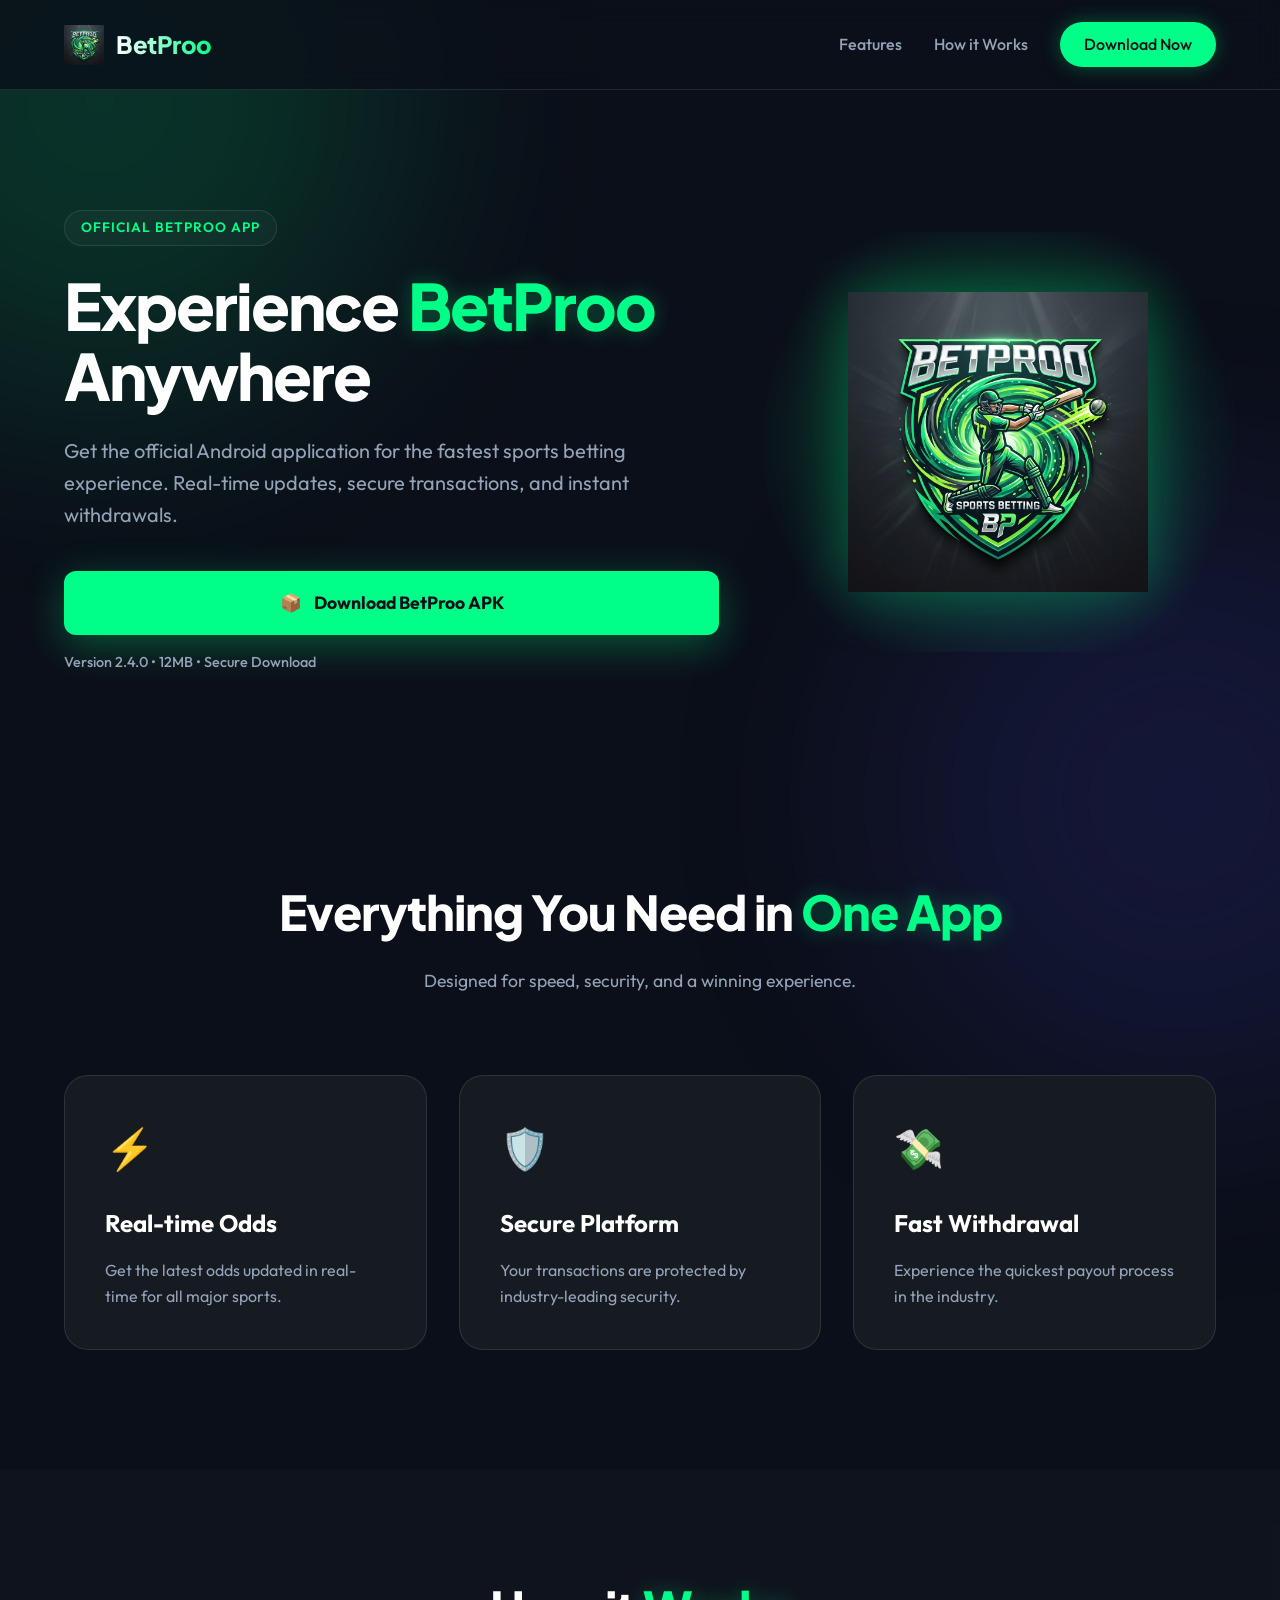
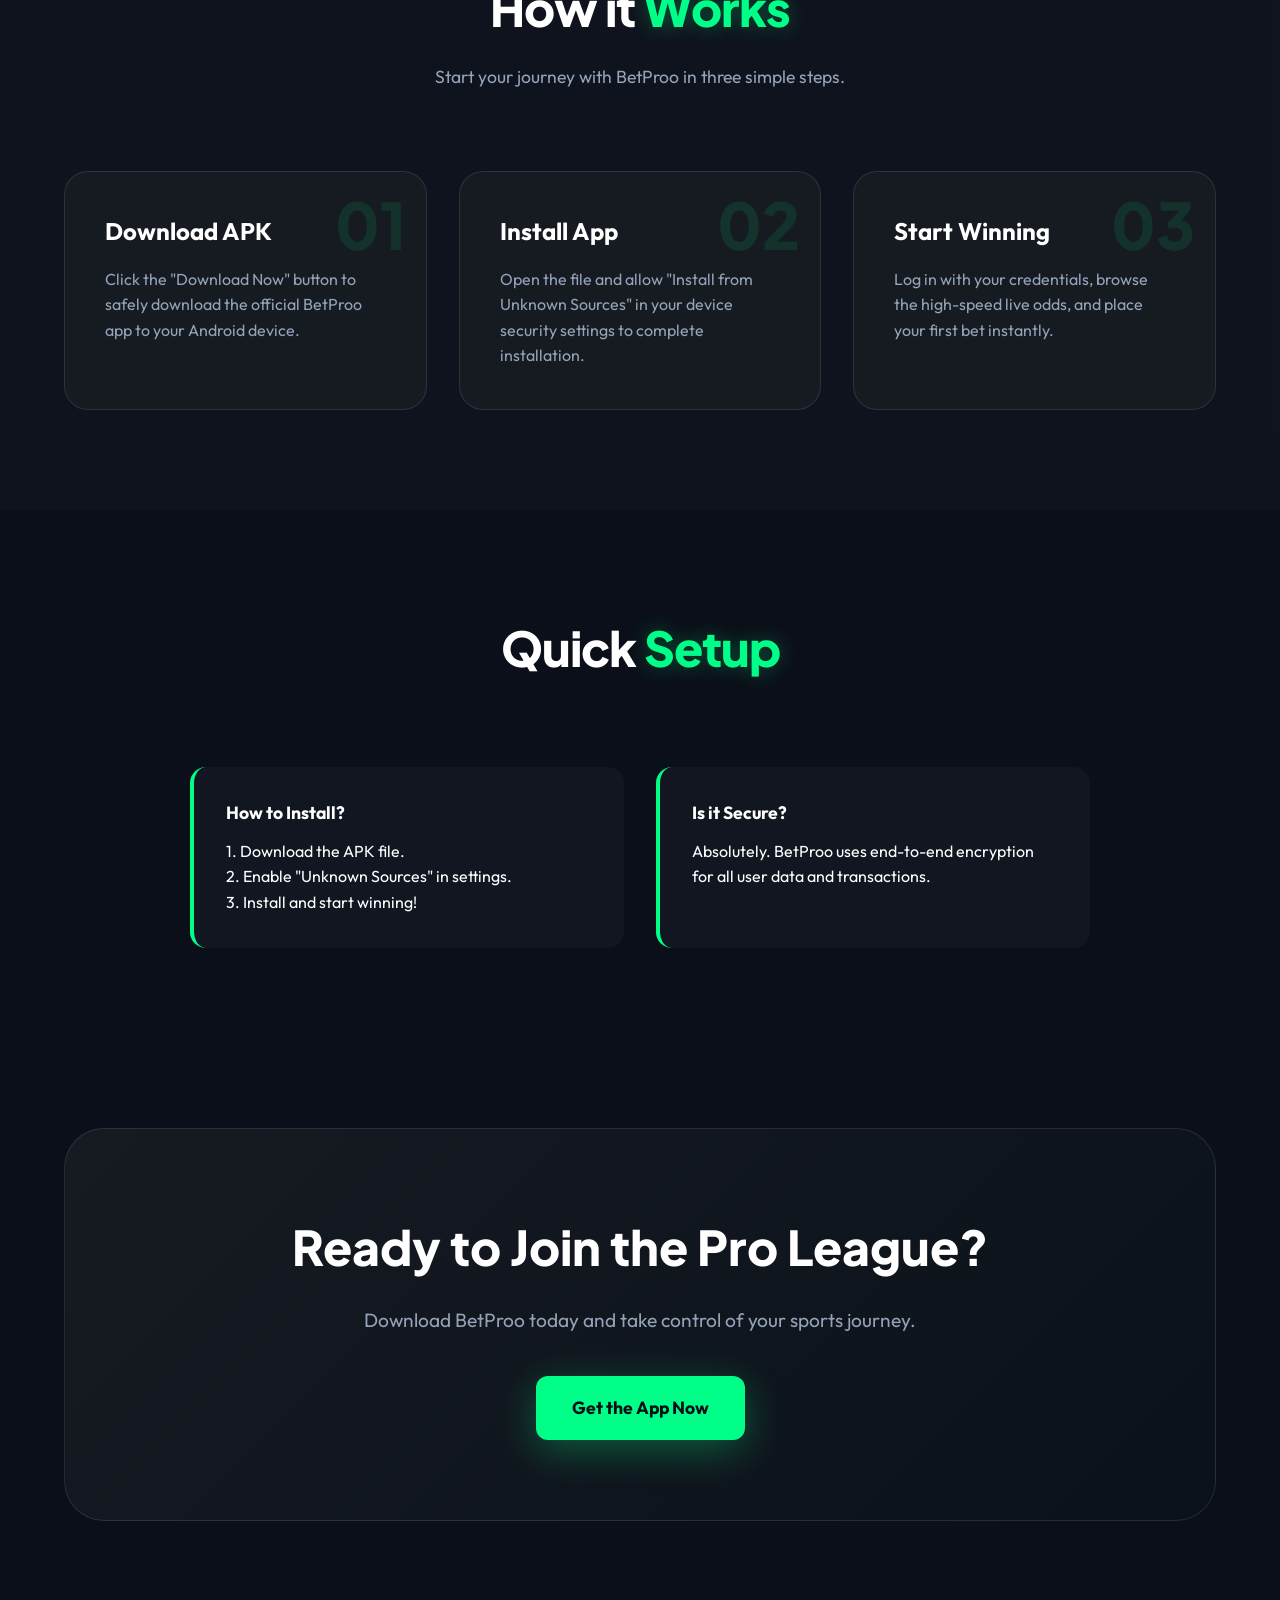
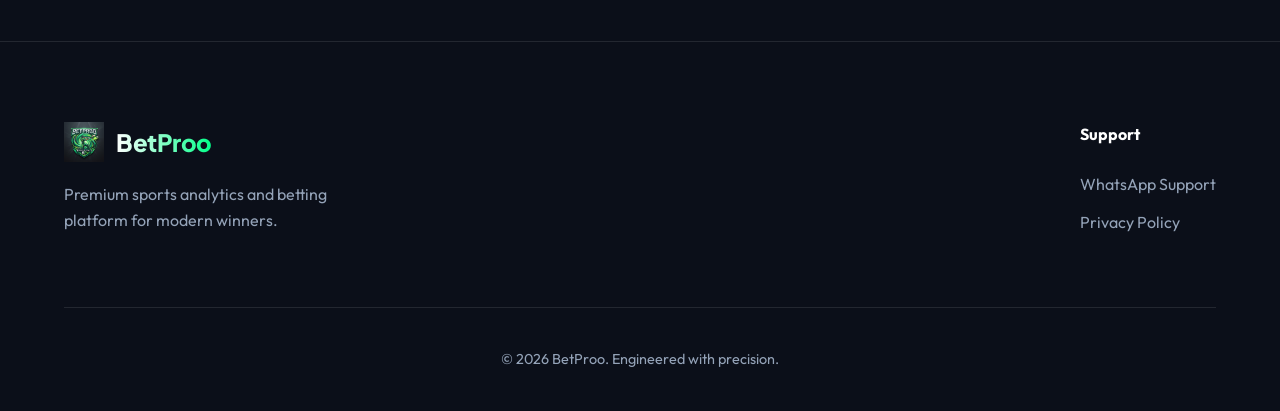
==== pub/index.html @ 4b1c5c04 "changes on web" ====
<!DOCTYPE html>
<html lang="en">
<head>
    <meta charset="UTF-8">
    <meta name="viewport" content="width=device-width, initial-scale=1.0">
    <title>BetProo | Premium Sports Analytics & Betting</title>
    <meta name="description" content="BetProo - The ultimate sports analytics and betting platform. Real-time odds, instant payouts, and a secure experience for Cricket, Football, and more.">
    <!-- Google Fonts -->
    <link rel="preconnect" href="https://fonts.googleapis.com">
    <link rel="preconnect" href="https://fonts.gstatic.com" crossorigin>
    <link href="https://fonts.googleapis.com/css2?family=Outfit:wght@300;400;600;800&family=Plus+Jakarta+Sans:wght@400;700&display=swap" rel="stylesheet">
    <link rel="stylesheet" href="styles.css">
    <!-- Favicon -->
    <link rel="icon" type="image/png" href="applogo.png">
</head>
<body>
    <!-- Background Elements -->
    <div class="glow-orb" id="orb-1"></div>
    <div class="glow-orb" id="orb-2"></div>

    <header class="navbar">
        <div class="container">
            <div class="logo">
                <img src="logo.png" alt="BetProo Logo" class="logo-img">
                <span class="logo-text">BetProo</span>
            </div>
            <nav class="nav-links">
                <a href="#features">Features</a>
                <a href="#how-it-works">How it Works</a>
                <a href="betproo-app.apk" class="nav-btn">Download Now</a>
            </nav>
        </div>
    </header>

    <main>
        <!-- Hero Section -->
        <section class="hero">
            <div class="container">
                <div class="hero-content">
                    <div class="badge fade-in">Official BetProo App</div>
                    <h1 class="fade-in">Experience <span class="accent">BetProo</span> Anywhere</h1>
                    <p class="hero-subtitle fade-in">Get the official Android application for the fastest sports betting experience. Real-time updates, secure transactions, and instant withdrawals.</p>
                    <div class="cta-group fade-in">
                        <a href="betproo-app.apk" class="btn btn-primary">
                            <span class="btn-icon">📦</span>
                            Download BetProo APK
                        </a>
                        <div class="btn-meta">Version 2.4.0 • 12MB • Secure Download</div>
                    </div>
                </div>
                <div class="hero-visual fade-in">
                    <div class="logo-display">
                        <img src="logo.png" alt="BetProo Logo" class="main-logo-glow">
                        <div class="mockup-glow"></div>
                    </div>
                </div>
            </div>
        </section>

        <!-- Features -->
        <section id="features" class="features">
            <div class="container">
                <div class="section-header">
                    <h2>Everything You Need in <span class="accent">One App</span></h2>
                    <p>Designed for speed, security, and a winning experience.</p>
                </div>
                <div class="features-grid">
                    <div class="feature-card">
                        <div class="feature-icon">⚡</div>
                        <h3>Real-time Odds</h3>
                        <p>Get the latest odds updated in real-time for all major sports.</p>
                    </div>
                    <div class="feature-card">
                        <div class="feature-icon">🛡️</div>
                        <h3>Secure Platform</h3>
                        <p>Your transactions are protected by industry-leading security.</p>
                    </div>
                    <div class="feature-card">
                        <div class="feature-icon">💸</div>
                        <h3>Fast Withdrawal</h3>
                        <p>Experience the quickest payout process in the industry.</p>
                    </div>
                </div>
            </div>
        </section>

        <!-- How it Works -->
        <section id="how-it-works" class="how-it-works">
            <div class="container">
                <div class="section-header">
                    <h2>How it <span class="accent">Works</span></h2>
                    <p>Start your journey with BetProo in three simple steps.</p>
                </div>
                <div class="steps-grid">
                    <div class="step-card">
                        <div class="step-num">01</div>
                        <h3>Download APK</h3>
                        <p>Click the "Download Now" button to safely download the official BetProo app to your Android device.</p>
                    </div>
                    <div class="step-card">
                        <div class="step-num">02</div>
                        <h3>Install App</h3>
                        <p>Open the file and allow "Install from Unknown Sources" in your device security settings to complete installation.</p>
                    </div>
                    <div class="step-card">
                        <div class="step-num">03</div>
                        <h3>Start Winning</h3>
                        <p>Log in with your credentials, browse the high-speed live odds, and place your first bet instantly.</p>
                    </div>
                </div>
            </div>
        </section>

        <!-- FAQ -->
        <section class="faq">
            <div class="container">
                <div class="section-header">
                    <h2>Quick <span class="accent">Setup</span></h2>
                </div>
                <div class="faq-grid">
                    <div class="faq-card">
                        <h4>How to Install?</h4>
                        <p>1. Download the APK file.<br>2. Enable "Unknown Sources" in settings.<br>3. Install and start winning!</p>
                    </div>
                    <div class="faq-card">
                        <h4>Is it Secure?</h4>
                        <p>Absolutely. BetProo uses end-to-end encryption for all user data and transactions.</p>
                    </div>
                </div>
            </div>
        </section>

        <!-- Final CTA -->
        <section class="cta-final">
            <div class="container">
                <div class="cta-box">
                    <h2>Ready to Join the Pro League?</h2>
                    <p>Download BetProo today and take control of your sports journey.</p>
                    <a href="betproo-app.apk" class="btn btn-primary">Get the App Now</a>
                </div>
            </div>
        </section>
    </main>

    <footer>
        <div class="container">
            <div class="footer-content">
                <div class="footer-brand">
                    <div class="logo">
                        <img src="logo.png" alt="BetProo" class="logo-img">
                        <span class="logo-text">BetProo</span>
                    </div>
                    <p>Premium sports analytics and betting platform for modern winners.</p>
                </div>
                <div class="footer-links">
                    <h4>Support</h4>
                    <a href="https://wa.me/923203591620">WhatsApp Support</a>
                    <a href="privacypolicy.html">Privacy Policy</a>
                </div>
            </div>
            <div class="footer-bottom">
                &copy; 2026 BetProo. Engineered with precision.
            </div>
        </div>
    </footer>

    <script>
        // Intersection Observer for fade-in animations
        const observerOptions = {
            threshold: 0.1
        };

        const observer = new IntersectionObserver((entries) => {
            entries.forEach(entry => {
                if (entry.isIntersecting) {
                    entry.target.classList.add('visible');
                }
            });
        }, observerOptions);

        document.querySelectorAll('.fade-in, section, .feature-card, .faq-card').forEach(el => {
            el.classList.add('reveal-on-scroll');
            observer.observe(el);
        });
    </script>
</body>
</html>
---- pub/styles.css ----
/* BetProo Modern Design System */
:root {
    --bg-dark: #0B0F19;
    --bg-card: #161B22;
    --accent: #00FF88;
    --accent-glow: rgba(0, 255, 136, 0.3);
    --text-primary: #FFFFFF;
    --text-secondary: #94A3B8;
    --glass: rgba(255, 255, 255, 0.03);
    --glass-border: rgba(255, 255, 255, 0.1);
    --font-main: 'Outfit', sans-serif;
    --font-heading: 'Plus Jakarta Sans', sans-serif;
}

* {
    margin: 0;
    padding: 0;
    box-sizing: border-box;
}

html {
    scroll-behavior: smooth;
    overflow-x: hidden;
}

body {
    background-color: var(--bg-dark);
    color: var(--text-primary);
    font-family: var(--font-main);
    line-height: 1.6;
    overflow-x: hidden;
}

/* Background Glow Orbs */
.glow-orb {
    position: fixed;
    width: 600px;
    height: 600px;
    border-radius: 50%;
    filter: blur(120px);
    z-index: -1;
    opacity: 0.15;
}

#orb-1 {
    top: -200px;
    left: -200px;
    background: var(--accent);
}

#orb-2 {
    bottom: -200px;
    right: -200px;
    background: #4F46E5;
}

.container {
    width: 100%;
    max-width: 1200px;
    margin: 0 auto;
    padding: 0 24px;
}

/* Navbar */
.navbar {
    height: 90px;
    display: flex;
    align-items: center;
    position: sticky;
    top: 0;
    z-index: 1000;
    background: rgba(11, 15, 25, 0.8);
    backdrop-filter: blur(12px);
    border-bottom: 1px solid var(--glass-border);
}

.navbar .container {
    display: flex;
    justify-content: space-between;
    align-items: center;
}

.logo {
    display: flex;
    align-items: center;
    gap: 12px;
}

.logo-img {
    width: 40px;
    height: 40px;
}

.logo-text {
    font-family: var(--font-heading);
    font-size: 1.5rem;
    font-weight: 800;
    letter-spacing: -0.5px;
    background: linear-gradient(to right, #fff, var(--accent));
    -webkit-background-clip: text;
    -webkit-text-fill-color: transparent;
}

.nav-links {
    display: flex;
    align-items: center;
    gap: 32px;
}

.nav-links a {
    color: var(--text-secondary);
    text-decoration: none;
    font-weight: 500;
    transition: all 0.3s;
}

.nav-links a:hover {
    color: var(--accent);
}

.nav-btn {
    background: var(--accent);
    color: var(--bg-dark) !important;
    padding: 10px 24px;
    border-radius: 50px;
    font-weight: 700;
    box-shadow: 0 0 20px var(--accent-glow);
}

.nav-btn:hover {
    transform: translateY(-2px);
    box-shadow: 0 0 30px var(--accent-glow);
}

/* Hero Section */
.hero {
    padding: 120px 0 80px;
    position: relative;
}

.hero .container {
    display: grid;
    grid-template-columns: 1.2fr 0.8fr;
    gap: 60px;
    align-items: center;
}

.badge {
    display: inline-block;
    padding: 6px 16px;
    background: var(--glass);
    border: 1px solid var(--glass-border);
    border-radius: 50px;
    font-size: 0.85rem;
    font-weight: 600;
    color: var(--accent);
    margin-bottom: 24px;
    text-transform: uppercase;
    letter-spacing: 1px;
}

h1 {
    font-family: var(--font-heading);
    font-size: 4rem;
    line-height: 1.1;
    font-weight: 800;
    margin-bottom: 24px;
    letter-spacing: -2px;
}

.accent {
    color: var(--accent);
    text-shadow: 0 0 20px var(--accent-glow);
}

.hero-subtitle {
    font-size: 1.25rem;
    color: var(--text-secondary);
    margin-bottom: 40px;
    max-width: 600px;
}

.cta-group {
    display: flex;
    flex-direction: column;
    gap: 16px;
}

.btn {
    display: inline-flex;
    align-items: center;
    justify-content: center;
    gap: 12px;
    padding: 18px 36px;
    border-radius: 12px;
    font-size: 1.1rem;
    font-weight: 700;
    text-decoration: none;
    transition: all 0.3s;
    cursor: pointer;
}

.btn-primary {
    background: var(--accent);
    color: var(--bg-dark);
    box-shadow: 0 10px 40px var(--accent-glow);
}

.btn-primary:hover {
    transform: translateY(-4px);
    box-shadow: 0 20px 50px var(--accent-glow);
}

.btn-meta {
    font-size: 0.9rem;
    color: var(--text-secondary);
    font-weight: 500;
}

.logo-display {
    position: relative;
    max-width: 400px;
    margin: 0 auto;
    display: flex;
    justify-content: center;
    align-items: center;
}

.main-logo-glow {
    width: 100%;
    max-width: 300px;
    filter: drop-shadow(0 0 30px var(--accent-glow));
    animation: floating 3s ease-in-out infinite;
}

@keyframes floating {
    0%, 100% { transform: translateY(0); }
    50% { transform: translateY(-20px); }
}

.mockup-glow {
    position: absolute;
    top: 50%;
    left: 50%;
    transform: translate(-50%, -50%);
    width: 140%;
    height: 140%;
    background: radial-gradient(circle, var(--accent-glow) 0%, transparent 70%);
    z-index: -1;
    pointer-events: none;
}

/* Features Section */
.features {
    padding: 120px 0;
}

.section-header {
    text-align: center;
    margin-bottom: 80px;
}

.section-header h2 {
    font-family: var(--font-heading);
    font-size: 3rem;
    font-weight: 800;
    margin-bottom: 16px;
    letter-spacing: -1px;
}

.section-header p {
    color: var(--text-secondary);
    font-size: 1.1rem;
    max-width: 600px;
    margin: 0 auto;
}

.features-grid {
    display: grid;
    grid-template-columns: repeat(auto-fit, minmax(250px, 1fr));
    gap: 32px;
}

.feature-card {
    background: var(--bg-card);
    padding: 40px;
    border-radius: 24px;
    border: 1px solid var(--glass-border);
    transition: all 0.3s;
    position: relative;
    overflow: hidden;
}

.feature-card:hover {
    transform: translateY(-8px);
    border-color: var(--accent);
    box-shadow: 0 20px 40px rgba(0,0,0,0.3);
}

.feature-icon {
    font-size: 2.5rem;
    margin-bottom: 24px;
}

.feature-card h3 {
    font-size: 1.5rem;
    margin-bottom: 16px;
}

.feature-card p {
    color: var(--text-secondary);
}

/* How it Works */
.how-it-works {
    padding: 100px 0;
    background: rgba(255, 255, 255, 0.02);
}

.steps-grid {
    display: grid;
    grid-template-columns: repeat(auto-fit, minmax(280px, 1fr));
    gap: 32px;
}

.step-card {
    background: var(--bg-card);
    padding: 40px;
    border-radius: 24px;
    border: 1px solid var(--glass-border);
    transition: all 0.3s;
    position: relative;
    overflow: hidden;
}

.step-card:hover {
    transform: translateY(-8px);
    border-color: var(--accent);
}

.step-num {
    font-family: var(--font-heading);
    font-size: 4rem;
    font-weight: 800;
    color: var(--accent);
    opacity: 0.1;
    position: absolute;
    top: 20px;
    right: 20px;
    line-height: 1;
}

.step-card h3 {
    font-size: 1.5rem;
    margin-bottom: 16px;
    position: relative;
    z-index: 1;
}

.step-card p {
    color: var(--text-secondary);
    position: relative;
    z-index: 1;
}

/* FAQ */
.faq {
    padding: 100px 0;
}

.faq-grid {
    display: grid;
    grid-template-columns: 1fr 1fr;
    gap: 32px;
    max-width: 900px;
    margin: 0 auto;
}

.faq-card {
    background: var(--glass);
    padding: 32px;
    border-radius: 16px;
    border-left: 4px solid var(--accent);
}

.faq-card h4 {
    margin-bottom: 12px;
    font-size: 1.1rem;
}

/* Final CTA */
.cta-final {
    padding: 80px 0 120px;
}

.cta-box {
    background: linear-gradient(135deg, #161B22 0%, #0B111A 100%);
    padding: 80px 40px;
    border-radius: 40px;
    text-align: center;
    border: 1px solid var(--glass-border);
    position: relative;
    overflow: hidden;
}

.cta-box h2 {
    font-family: var(--font-heading);
    font-size: 3rem;
    margin-bottom: 20px;
    font-weight: 800;
}

.cta-box p {
    font-size: 1.2rem;
    color: var(--text-secondary);
    margin-bottom: 40px;
}

/* Footer */
footer {
    padding: 80px 0 40px;
    border-top: 1px solid var(--glass-border);
}

.footer-content {
    display: flex;
    justify-content: space-between;
    margin-bottom: 60px;
}

.footer-brand {
    max-width: 300px;
}

.footer-brand .logo {
    margin-bottom: 20px;
}

.footer-brand p {
    color: var(--text-secondary);
}

.footer-links h4 {
    margin-bottom: 24px;
    font-size: 1rem;
}

.footer-links a {
    display: block;
    color: var(--text-secondary);
    text-decoration: none;
    margin-bottom: 12px;
    transition: 0.3s;
}

.footer-links a:hover {
    color: var(--accent);
}

.footer-bottom {
    text-align: center;
    color: var(--text-secondary);
    font-size: 0.9rem;
    padding-top: 40px;
    border-top: 1px solid var(--glass-border);
}

/* Animations */
.reveal-on-scroll {
    opacity: 0;
    transform: translateY(30px);
    transition: all 0.8s cubic-bezier(0.2, 0.8, 0.2, 1);
}

.reveal-on-scroll.visible {
    opacity: 1;
    transform: translateY(0);
}

/* Responsive */
@media (max-width: 1024px) {
    h1 { font-size: 3rem; }
    .hero .container { grid-template-columns: 1fr; text-align: center; }
    .hero-subtitle { margin-left: auto; margin-right: auto; }
    .cta-group { align-items: center; }
    .hero-visual { order: -1; }
}

@media (max-width: 768px) {
    .navbar .container { flex-direction: column; height: auto; padding: 20px; gap: 20px; }
    .nav-links { display: none; }
    .nav-btn { display: block; }
    .stat-value { font-size: 2rem; }
    .section-header h2 { font-size: 2.2rem; }
    .faq-grid { grid-template-columns: 1fr; }
    .stats-grid { grid-template-columns: 1fr; gap: 30px; }
    .screenshot-track img { height: 350px; }
}
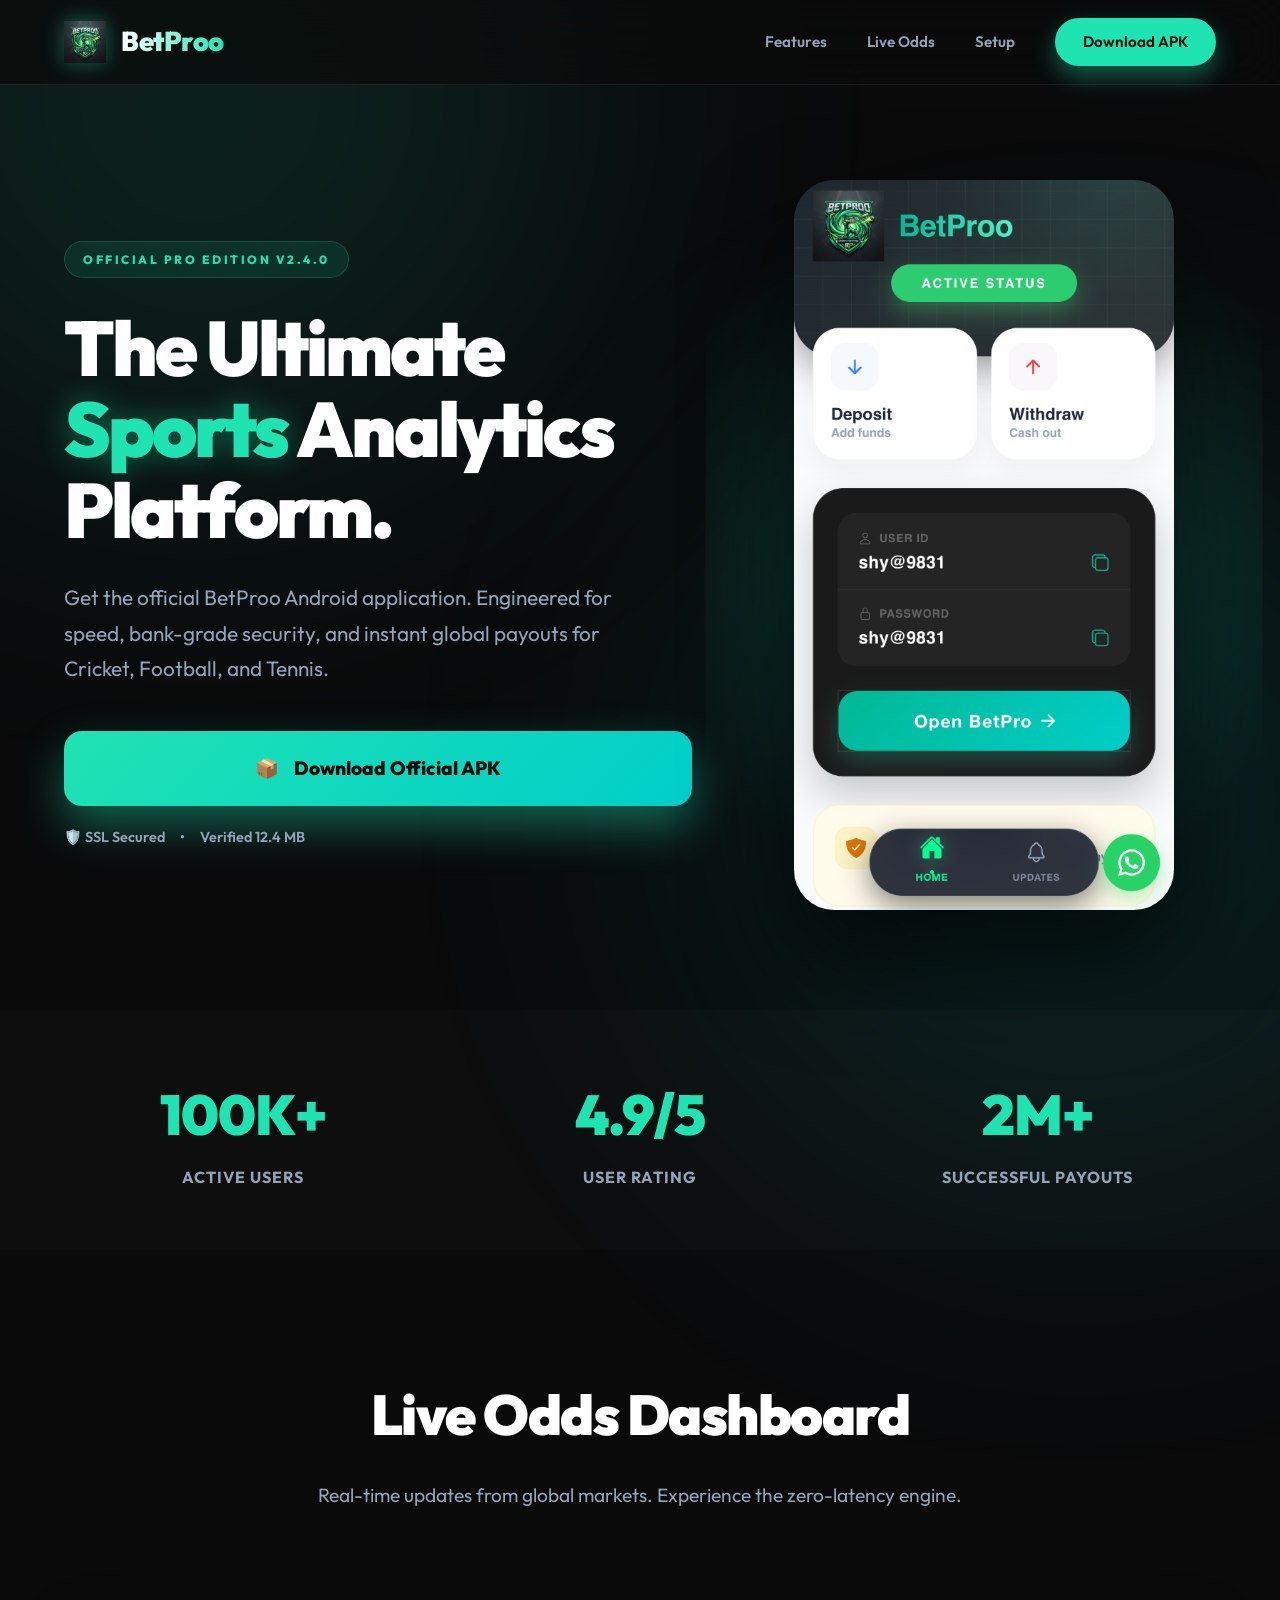
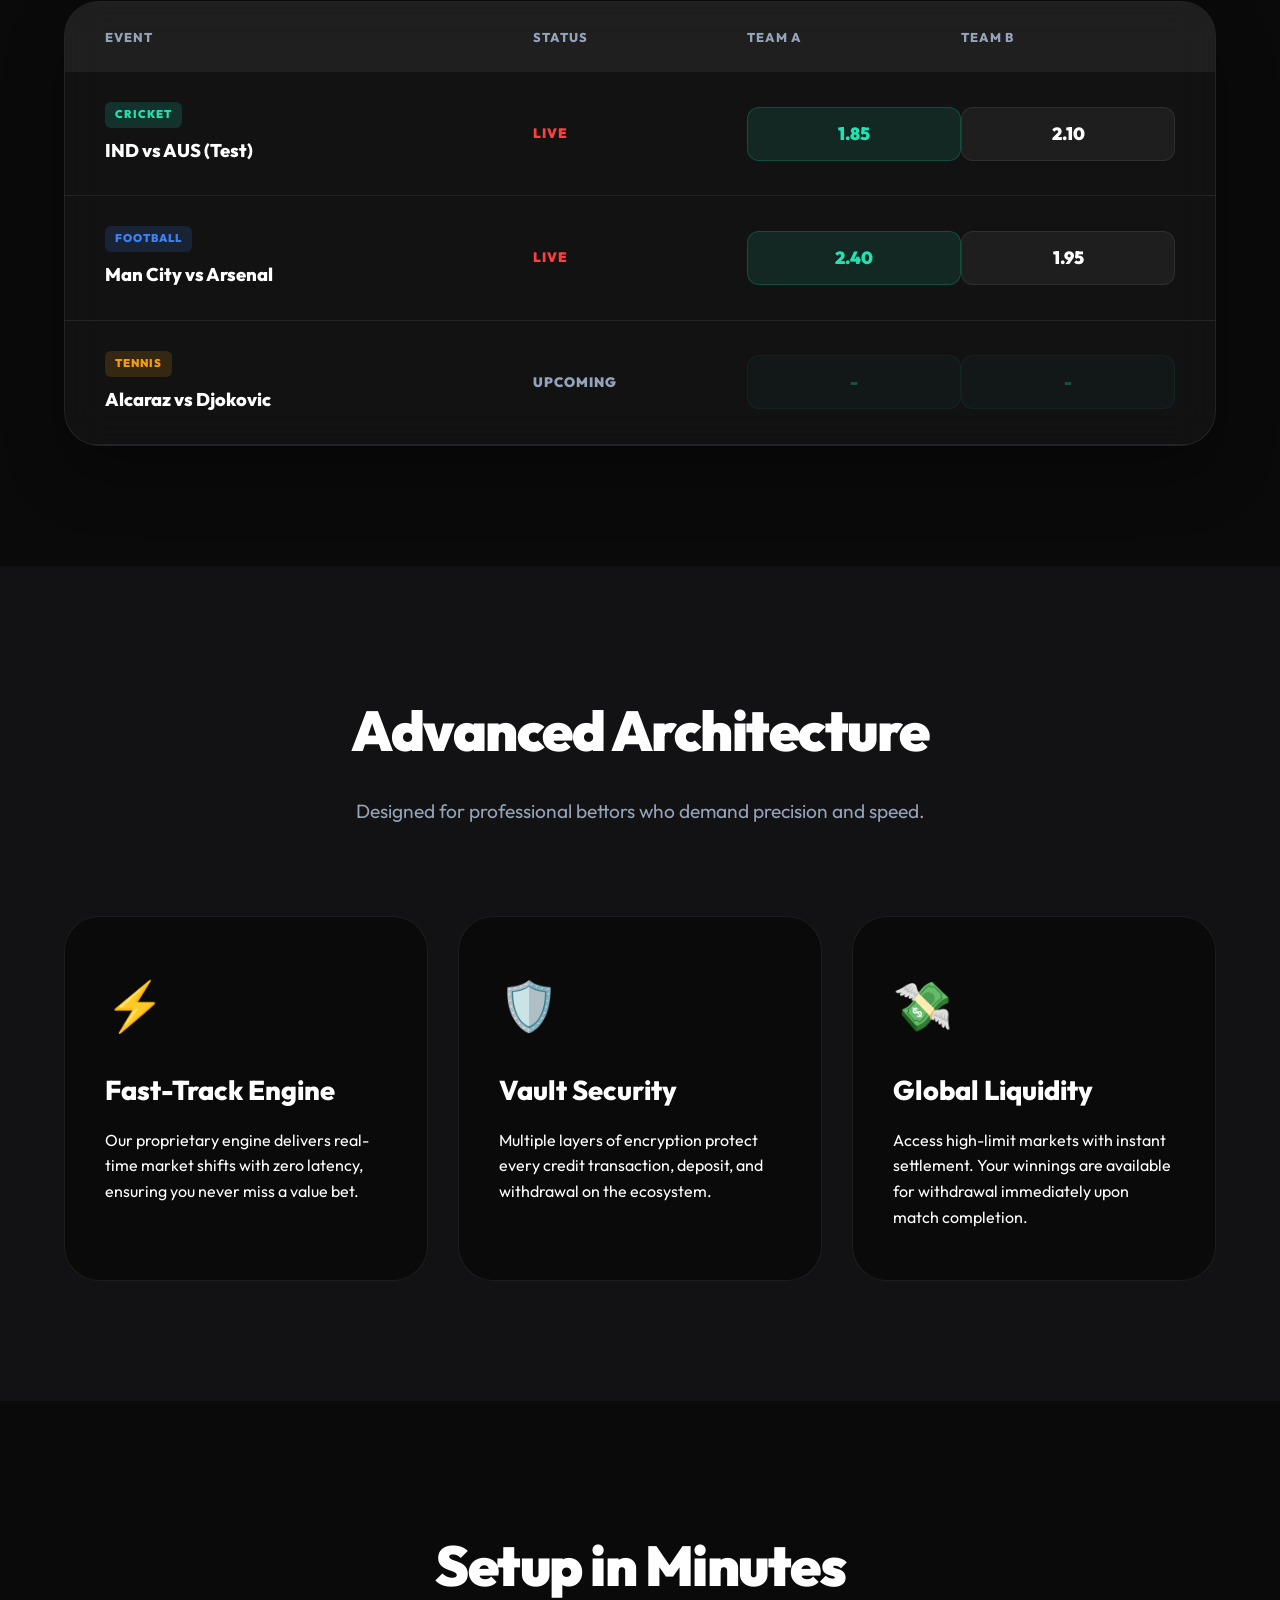
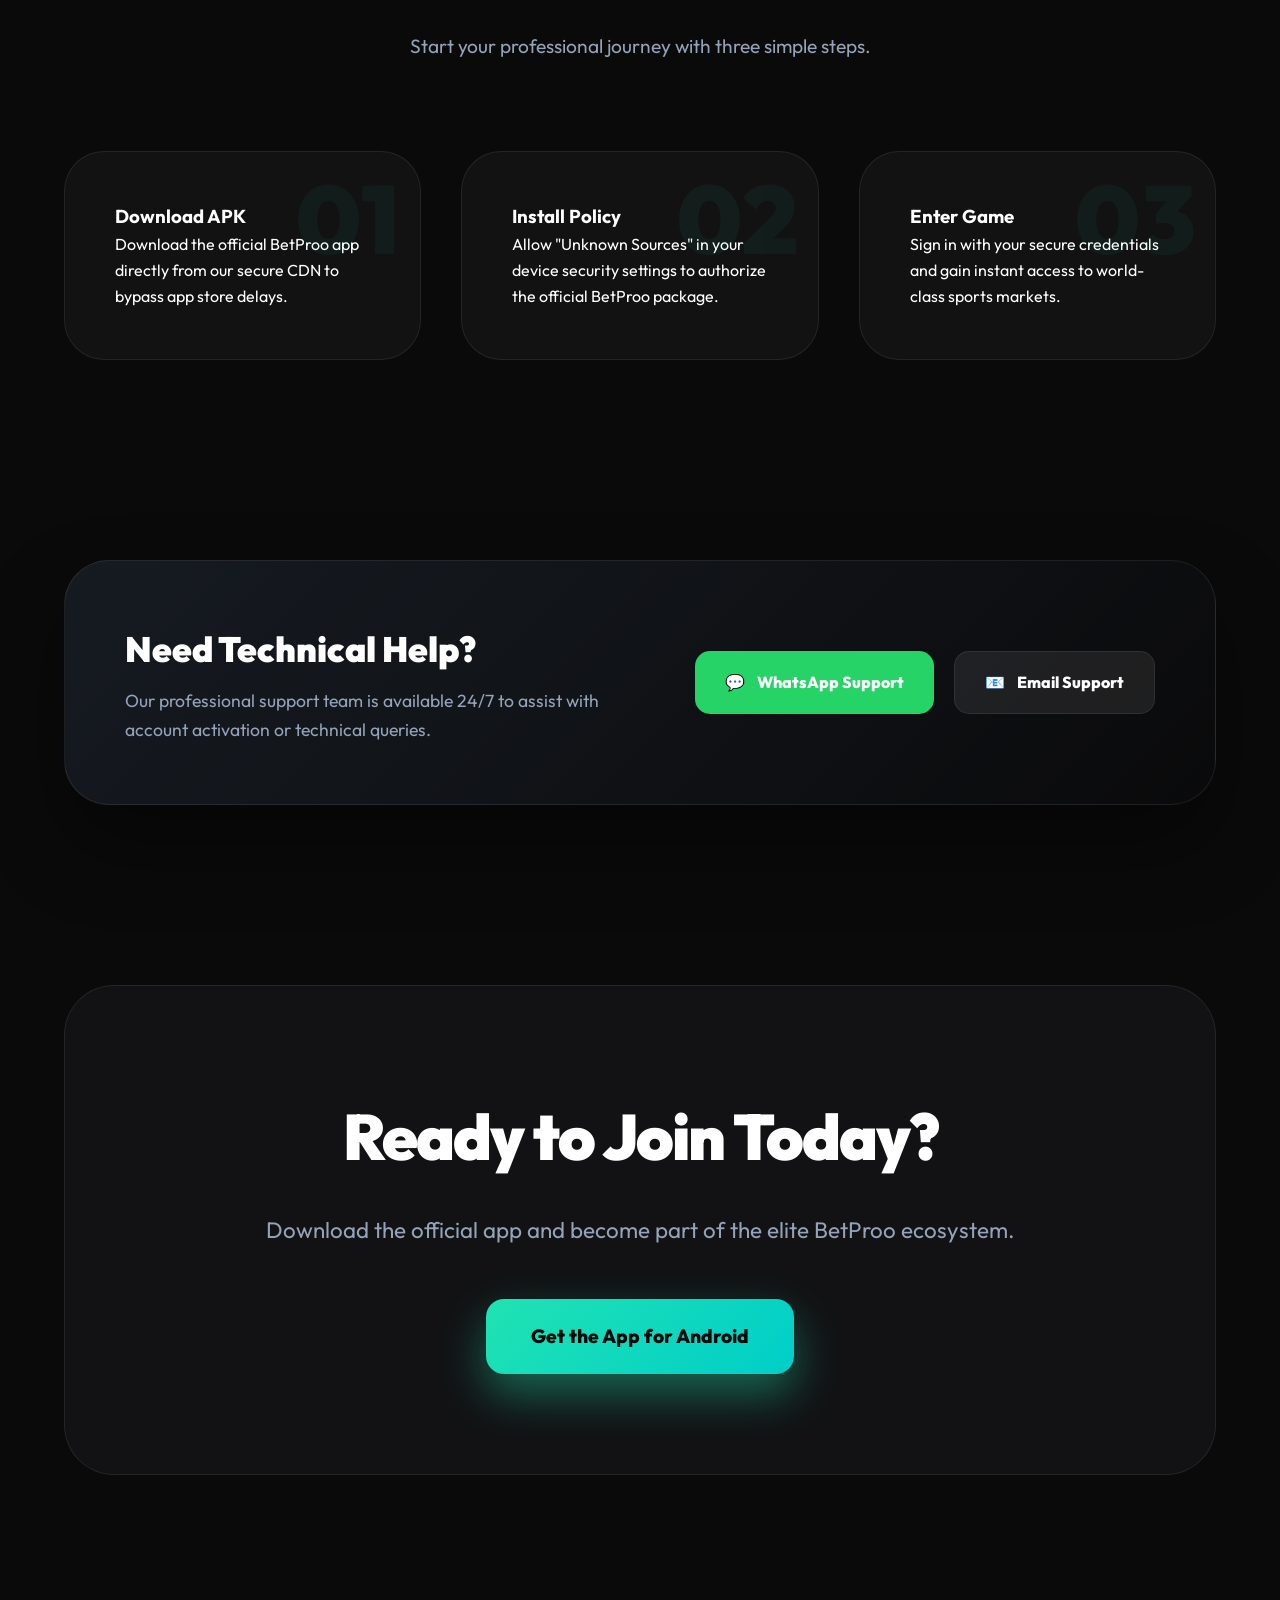
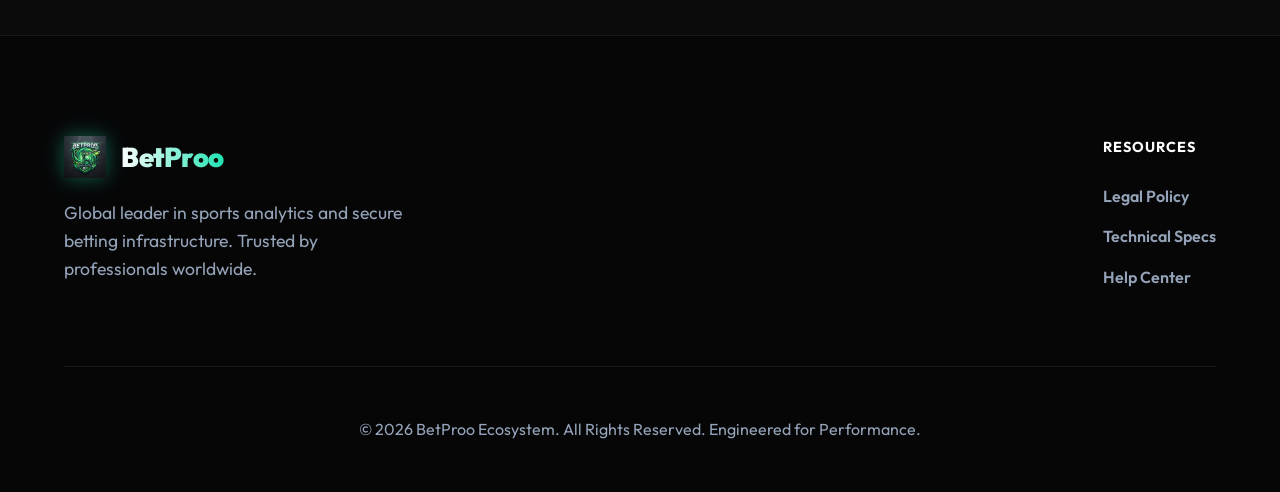
==== commit 725d6682: "changes done on website lock" ====
--- a/pub/index.html
+++ b/pub/index.html
@@ -3,31 +3,28 @@
 <head>
     <meta charset="UTF-8">
     <meta name="viewport" content="width=device-width, initial-scale=1.0">
-    <title>BetProo | Premium Sports Analytics & Betting</title>
+    <title>BetProo | Official Premium Sports Analytics</title>
     <meta name="description" content="BetProo - The ultimate sports analytics and betting platform. Real-time odds, instant payouts, and a secure experience for Cricket, Football, and more.">
-    <!-- Google Fonts -->
-    <link rel="preconnect" href="https://fonts.googleapis.com">
-    <link rel="preconnect" href="https://fonts.gstatic.com" crossorigin>
-    <link href="https://fonts.googleapis.com/css2?family=Outfit:wght@300;400;600;800&family=Plus+Jakarta+Sans:wght@400;700&display=swap" rel="stylesheet">
-    <link rel="stylesheet" href="styles.css">
     <!-- Favicon -->
     <link rel="icon" type="image/png" href="applogo.png">
+    <link rel="stylesheet" href="styles.css">
 </head>
 <body>
     <!-- Background Elements -->
-    <div class="glow-orb" id="orb-1"></div>
-    <div class="glow-orb" id="orb-2"></div>
-
-    <header class="navbar">
+    <div class="orb" id="orb-1"></div>
+    <div class="orb" id="orb-2"></div>
+
+    <header class="navbar" id="navbar">
         <div class="container">
-            <div class="logo">
+            <a href="#" class="logo">
                 <img src="logo.png" alt="BetProo Logo" class="logo-img">
                 <span class="logo-text">BetProo</span>
-            </div>
+            </a>
             <nav class="nav-links">
                 <a href="#features">Features</a>
-                <a href="#how-it-works">How it Works</a>
-                <a href="betproo-app.apk" class="nav-btn">Download Now</a>
+                <a href="#live-markets">Live Odds</a>
+                <a href="#how-it-works">Setup</a>
+                <a href="betproo-app.apk" class="nav-btn">Download APK</a>
             </nav>
         </div>
     </header>
@@ -37,21 +34,93 @@
         <section class="hero">
             <div class="container">
                 <div class="hero-content">
-                    <div class="badge fade-in">Official BetProo App</div>
-                    <h1 class="fade-in">Experience <span class="accent">BetProo</span> Anywhere</h1>
-                    <p class="hero-subtitle fade-in">Get the official Android application for the fastest sports betting experience. Real-time updates, secure transactions, and instant withdrawals.</p>
-                    <div class="cta-group fade-in">
+                    <div class="badge reveal-on-scroll">Official Pro Edition v2.4.0</div>
+                    <h1 class="reveal-on-scroll">The Ultimate <span class="accent">Sports</span> Analytics Platform.</h1>
+                    <p class="hero-subtitle reveal-on-scroll">Get the official BetProo Android application. Engineered for speed, bank-grade security, and instant global payouts for Cricket, Football, and Tennis.</p>
+                    
+                    <div class="cta-group reveal-on-scroll">
                         <a href="betproo-app.apk" class="btn btn-primary">
-                            <span class="btn-icon">📦</span>
-                            Download BetProo APK
+                            <span>📦</span>
+                            Download Official APK
                         </a>
-                        <div class="btn-meta">Version 2.4.0 • 12MB • Secure Download</div>
-                    </div>
-                </div>
-                <div class="hero-visual fade-in">
-                    <div class="logo-display">
-                        <img src="logo.png" alt="BetProo Logo" class="main-logo-glow">
-                        <div class="mockup-glow"></div>
+                        <div class="btn-meta">
+                            <span>🛡️ SSL Secured</span>
+                            <span>•</span>
+                            <span>Verified 12.4 MB</span>
+                        </div>
+                    </div>
+                </div>
+
+                <div class="hero-visual reveal-on-scroll">
+                    <div class="mockup-wrapper">
+                        <img src="app-mockup.png" alt="BetProo App Preview" class="main-mockup">
+                        <div class="mockup-glow-effect"></div>
+                    </div>
+                </div>
+            </div>
+        </section>
+
+        <!-- Trust Stats -->
+        <section class="trust-stats">
+            <div class="container">
+                <div class="stats-grid">
+                    <div class="stat-item reveal-on-scroll">
+                        <span class="stat-value">100K+</span>
+                        <span class="stat-label">Active Users</span>
+                    </div>
+                    <div class="stat-item reveal-on-scroll">
+                        <span class="stat-value">4.9/5</span>
+                        <span class="stat-label">User Rating</span>
+                    </div>
+                    <div class="stat-item reveal-on-scroll">
+                        <span class="stat-value">2M+</span>
+                        <span class="stat-label">Successful Payouts</span>
+                    </div>
+                </div>
+            </div>
+        </section>
+
+        <!-- Live Markets Preview -->
+        <section id="live-markets" class="live-markets">
+            <div class="container">
+                <div class="section-header reveal-on-scroll">
+                    <h2>Live <span class="accent">Odds</span> Dashboard</h2>
+                    <p>Real-time updates from global markets. Experience the zero-latency engine.</p>
+                </div>
+
+                <div class="market-table-glass reveal-on-scroll">
+                    <div class="table-header">
+                        <span>Event</span>
+                        <span>Status</span>
+                        <span>Team A</span>
+                        <span>Team B</span>
+                    </div>
+                    <div class="market-row">
+                        <div class="event-info">
+                            <span class="sport-tag cricket">Cricket</span>
+                            <span class="match-name">IND vs AUS (Test)</span>
+                        </div>
+                        <div class="match-status live">LIVE</div>
+                        <div class="odds-btn">1.85</div>
+                        <div class="odds-btn secondary">2.10</div>
+                    </div>
+                    <div class="market-row">
+                        <div class="event-info">
+                            <span class="sport-tag football">Football</span>
+                            <span class="match-name">Man City vs Arsenal</span>
+                        </div>
+                        <div class="match-status live">LIVE</div>
+                        <div class="odds-btn">2.40</div>
+                        <div class="odds-btn secondary">1.95</div>
+                    </div>
+                    <div class="market-row">
+                        <div class="event-info">
+                            <span class="sport-tag tennis">Tennis</span>
+                            <span class="match-name">Alcaraz vs Djokovic</span>
+                        </div>
+                        <div class="match-status upcoming">UPCOMING</div>
+                        <div class="odds-btn disabled">-</div>
+                        <div class="odds-btn disabled">-</div>
                     </div>
                 </div>
             </div>
@@ -60,25 +129,28 @@
         <!-- Features -->
         <section id="features" class="features">
             <div class="container">
-                <div class="section-header">
-                    <h2>Everything You Need in <span class="accent">One App</span></h2>
-                    <p>Designed for speed, security, and a winning experience.</p>
-                </div>
+                <div class="section-header reveal-on-scroll">
+                    <h2>Advanced <span class="accent">Architecture</span></h2>
+                    <p>Designed for professional bettors who demand precision and speed.</p>
+                </div>
+                
                 <div class="features-grid">
-                    <div class="feature-card">
-                        <div class="feature-icon">⚡</div>
-                        <h3>Real-time Odds</h3>
-                        <p>Get the latest odds updated in real-time for all major sports.</p>
-                    </div>
-                    <div class="feature-card">
-                        <div class="feature-icon">🛡️</div>
-                        <h3>Secure Platform</h3>
-                        <p>Your transactions are protected by industry-leading security.</p>
-                    </div>
-                    <div class="feature-card">
-                        <div class="feature-icon">💸</div>
-                        <h3>Fast Withdrawal</h3>
-                        <p>Experience the quickest payout process in the industry.</p>
+                    <div class="feature-card reveal-on-scroll">
+                        <div class="feature-icon text-accent">⚡</div>
+                        <h3>Fast-Track Engine</h3>
+                        <p>Our proprietary engine delivers real-time market shifts with zero latency, ensuring you never miss a value bet.</p>
+                    </div>
+                    
+                    <div class="feature-card reveal-on-scroll">
+                        <div class="feature-icon text-accent">🛡️</div>
+                        <h3>Vault Security</h3>
+                        <p>Multiple layers of encryption protect every credit transaction, deposit, and withdrawal on the ecosystem.</p>
+                    </div>
+                    
+                    <div class="feature-card reveal-on-scroll">
+                        <div class="feature-icon text-accent">💸</div>
+                        <h3>Global Liquidity</h3>
+                        <p>Access high-limit markets with instant settlement. Your winnings are available for withdrawal immediately upon match completion.</p>
                     </div>
                 </div>
             </div>
@@ -87,44 +159,48 @@
         <!-- How it Works -->
         <section id="how-it-works" class="how-it-works">
             <div class="container">
-                <div class="section-header">
-                    <h2>How it <span class="accent">Works</span></h2>
-                    <p>Start your journey with BetProo in three simple steps.</p>
-                </div>
+                <div class="section-header reveal-on-scroll">
+                    <h2>Setup in <span class="accent">Minutes</span></h2>
+                    <p>Start your professional journey with three simple steps.</p>
+                </div>
+
                 <div class="steps-grid">
-                    <div class="step-card">
+                    <div class="step-card reveal-on-scroll">
                         <div class="step-num">01</div>
                         <h3>Download APK</h3>
-                        <p>Click the "Download Now" button to safely download the official BetProo app to your Android device.</p>
-                    </div>
-                    <div class="step-card">
+                        <p>Download the official BetProo app directly from our secure CDN to bypass app store delays.</p>
+                    </div>
+                    
+                    <div class="step-card reveal-on-scroll">
                         <div class="step-num">02</div>
-                        <h3>Install App</h3>
-                        <p>Open the file and allow "Install from Unknown Sources" in your device security settings to complete installation.</p>
-                    </div>
-                    <div class="step-card">
+                        <h3>Install Policy</h3>
+                        <p>Allow "Unknown Sources" in your device security settings to authorize the official BetProo package.</p>
+                    </div>
+                    
+                    <div class="step-card reveal-on-scroll">
                         <div class="step-num">03</div>
-                        <h3>Start Winning</h3>
-                        <p>Log in with your credentials, browse the high-speed live odds, and place your first bet instantly.</p>
-                    </div>
-                </div>
-            </div>
-        </section>
-
-        <!-- FAQ -->
-        <section class="faq">
-            <div class="container">
-                <div class="section-header">
-                    <h2>Quick <span class="accent">Setup</span></h2>
-                </div>
-                <div class="faq-grid">
-                    <div class="faq-card">
-                        <h4>How to Install?</h4>
-                        <p>1. Download the APK file.<br>2. Enable "Unknown Sources" in settings.<br>3. Install and start winning!</p>
-                    </div>
-                    <div class="faq-card">
-                        <h4>Is it Secure?</h4>
-                        <p>Absolutely. BetProo uses end-to-end encryption for all user data and transactions.</p>
+                        <h3>Enter Game</h3>
+                        <p>Sign in with your secure credentials and gain instant access to world-class sports markets.</p>
+                    </div>
+                </div>
+            </div>
+        </section>
+
+        <!-- Contact Support -->
+        <section class="contact-support">
+            <div class="container">
+                <div class="support-box reveal-on-scroll">
+                    <div class="support-content">
+                        <h3>Need Technical Help?</h3>
+                        <p>Our professional support team is available 24/7 to assist with account activation or technical queries.</p>
+                    </div>
+                    <div class="support-actions">
+                        <a href="https://wa.me/923203591620" class="support-btn whatsapp">
+                            <span>💬</span> WhatsApp Support
+                        </a>
+                        <a href="mailto:support@betproo.com" class="support-btn email">
+                            <span>📧</span> Email Support
+                        </a>
                     </div>
                 </div>
             </div>
@@ -133,10 +209,10 @@
         <!-- Final CTA -->
         <section class="cta-final">
             <div class="container">
-                <div class="cta-box">
-                    <h2>Ready to Join the Pro League?</h2>
-                    <p>Download BetProo today and take control of your sports journey.</p>
-                    <a href="betproo-app.apk" class="btn btn-primary">Get the App Now</a>
+                <div class="cta-box reveal-on-scroll">
+                    <h2>Ready to Join Today?</h2>
+                    <p>Download the official app and become part of the elite BetProo ecosystem.</p>
+                    <a href="betproo-app.apk" class="btn btn-primary">Get the App for Android</a>
                 </div>
             </div>
         </section>
@@ -146,40 +222,54 @@
         <div class="container">
             <div class="footer-content">
                 <div class="footer-brand">
-                    <div class="logo">
+                    <a href="#" class="logo">
                         <img src="logo.png" alt="BetProo" class="logo-img">
                         <span class="logo-text">BetProo</span>
-                    </div>
-                    <p>Premium sports analytics and betting platform for modern winners.</p>
-                </div>
+                    </a>
+                    <p>Global leader in sports analytics and secure betting infrastructure. Trusted by professionals worldwide.</p>
+                </div>
+                
                 <div class="footer-links">
-                    <h4>Support</h4>
-                    <a href="https://wa.me/923203591620">WhatsApp Support</a>
-                    <a href="privacypolicy.html">Privacy Policy</a>
-                </div>
-            </div>
+                    <h4>Resources</h4>
+                    <a href="privacypolicy.html">Legal Policy</a>
+                    <a href="#">Technical Specs</a>
+                    <a href="#">Help Center</a>
+                </div>
+            </div>
+            
             <div class="footer-bottom">
-                &copy; 2026 BetProo. Engineered with precision.
+                &copy; 2026 BetProo Ecosystem. All Rights Reserved. Engineered for Performance.
             </div>
         </div>
     </footer>
 
     <script>
-        // Intersection Observer for fade-in animations
+        // Navbar shadow on scroll
+        window.addEventListener('scroll', () => {
+            const nav = document.getElementById('navbar');
+            if (window.scrollY > 50) {
+                nav.classList.add('scrolled');
+            } else {
+                nav.classList.remove('scrolled');
+            }
+        });
+
+        // Intersection Observer for Scroll Reveals
         const observerOptions = {
-            threshold: 0.1
+            threshold: 0.1,
+            rootMargin: '0px 0px -50px 0px'
         };
 
         const observer = new IntersectionObserver((entries) => {
             entries.forEach(entry => {
                 if (entry.isIntersecting) {
                     entry.target.classList.add('visible');
+                    observer.unobserve(entry.target);
                 }
             });
         }, observerOptions);
 
-        document.querySelectorAll('.fade-in, section, .feature-card, .faq-card').forEach(el => {
-            el.classList.add('reveal-on-scroll');
+        document.querySelectorAll('.reveal-on-scroll').forEach(el => {
             observer.observe(el);
         });
     </script>
--- a/pub/styles.css
+++ b/pub/styles.css
@@ -1,21 +1,24 @@
-/* BetProo Modern Design System */
+/* BetProo Premium Design System - Phase 2 Revisions */
+@import url('https://fonts.googleapis.com/css2?family=Outfit:wght@300;400;600;700;800;900&display=swap');
+
 :root {
-    --bg-dark: #0B0F19;
-    --bg-card: #161B22;
-    --accent: #00FF88;
-    --accent-glow: rgba(0, 255, 136, 0.3);
-    --text-primary: #FFFFFF;
-    --text-secondary: #94A3B8;
-    --glass: rgba(255, 255, 255, 0.03);
-    --glass-border: rgba(255, 255, 255, 0.1);
+    --primary: #20e3b2;
+    --primary-glow: rgba(32, 227, 178, 0.4);
+    --bg-dark: #0a0a0b;
+    --bg-surface: #121214;
+    --text-main: #ffffff;
+    --text-muted: #94a3b8;
+    --glass: rgba(255, 255, 255, 0.035);
+    --glass-border: rgba(255, 255, 255, 0.08);
     --font-main: 'Outfit', sans-serif;
-    --font-heading: 'Plus Jakarta Sans', sans-serif;
+    --transition: all 0.5s cubic-bezier(0.165, 0.84, 0.44, 1);
 }
 
 * {
     margin: 0;
     padding: 0;
     box-sizing: border-box;
+    -webkit-font-smoothing: antialiased;
 }
 
 html {
@@ -25,33 +28,10 @@
 
 body {
     background-color: var(--bg-dark);
-    color: var(--text-primary);
+    color: var(--text-main);
     font-family: var(--font-main);
     line-height: 1.6;
     overflow-x: hidden;
-}
-
-/* Background Glow Orbs */
-.glow-orb {
-    position: fixed;
-    width: 600px;
-    height: 600px;
-    border-radius: 50%;
-    filter: blur(120px);
-    z-index: -1;
-    opacity: 0.15;
-}
-
-#orb-1 {
-    top: -200px;
-    left: -200px;
-    background: var(--accent);
-}
-
-#orb-2 {
-    bottom: -200px;
-    right: -200px;
-    background: #4F46E5;
 }
 
 .container {
@@ -61,438 +41,280 @@
     padding: 0 24px;
 }
 
+/* Background Orbs */
+.orb {
+    position: fixed;
+    width: 800px;
+    height: 800px;
+    border-radius: 50%;
+    filter: blur(140px);
+    z-index: -1;
+    opacity: 0.1;
+    pointer-events: none;
+}
+
+#orb-1 { top: -300px; left: -200px; background: var(--primary); animation: pulseOrb 15s infinite alternate; }
+#orb-2 { bottom: -300px; right: -200px; background: #00cec9; animation: pulseOrb 20s infinite alternate-reverse; }
+
+@keyframes pulseOrb {
+    0% { transform: scale(1) translate(0, 0); }
+    100% { transform: scale(1.15) translate(40px, 40px); }
+}
+
 /* Navbar */
 .navbar {
-    height: 90px;
+    height: 85px;
     display: flex;
     align-items: center;
-    position: sticky;
+    position: fixed;
     top: 0;
+    left: 0;
+    width: 100%;
     z-index: 1000;
-    background: rgba(11, 15, 25, 0.8);
-    backdrop-filter: blur(12px);
+    background: rgba(10, 10, 11, 0.7);
+    backdrop-filter: blur(30px);
+    -webkit-backdrop-filter: blur(30px);
     border-bottom: 1px solid var(--glass-border);
-}
-
-.navbar .container {
+    transition: var(--transition);
+}
+
+.navbar.scrolled {
+    height: 70px;
+    background: rgba(10, 10, 11, 0.9);
+}
+
+.navbar .container { display: flex; justify-content: space-between; align-items: center; }
+
+.logo { display: flex; align-items: center; gap: 15px; text-decoration: none; }
+.logo-img { width: 42px; height: 42px; filter: drop-shadow(0 0 10px var(--primary-glow)); }
+.logo-text { font-size: 1.7rem; font-weight: 900; letter-spacing: -0.5px; color: #fff; background: linear-gradient(to right, #fff, var(--primary)); -webkit-background-clip: text; -webkit-text-fill-color: transparent; }
+
+.nav-links { display: flex; align-items: center; gap: 40px; }
+.nav-links a { color: var(--text-muted); text-decoration: none; font-weight: 600; font-size: 0.95rem; transition: var(--transition); }
+.nav-links a:not(.nav-btn):hover { color: var(--primary); transform: translateY(-2px); }
+
+.nav-btn {
+    background: var(--primary);
+    color: var(--bg-dark) !important;
+    padding: 12px 28px;
+    border-radius: 50px;
+    font-weight: 800;
+    box-shadow: 0 10px 25px var(--primary-glow);
+}
+
+.nav-btn:hover { transform: translateY(-3px) scale(1.05); box-shadow: 0 15px 35px var(--primary-glow); }
+
+/* Hero Section */
+.hero { padding: 180px 0 100px; }
+.hero .container { display: grid; grid-template-columns: 1.15fr 0.85fr; gap: 60px; align-items: center; }
+
+.badge {
+    display: inline-flex;
+    padding: 8px 18px;
+    background: rgba(32, 227, 178, 0.1);
+    border: 1px solid rgba(32, 227, 178, 0.2);
+    border-radius: 40px;
+    font-size: 0.75rem;
+    font-weight: 800;
+    color: var(--primary);
+    margin-bottom: 30px;
+    text-transform: uppercase;
+    letter-spacing: 2.5px;
+}
+
+h1 { font-size: 4.8rem; line-height: 1.05; font-weight: 950; margin-bottom: 30px; letter-spacing: -3px; }
+h1 .accent { color: var(--primary); text-shadow: 0 0 30px var(--primary-glow); }
+
+.hero-subtitle { font-size: 1.3rem; color: var(--text-muted); margin-bottom: 45px; max-width: 600px; font-weight: 400; line-height: 1.7; }
+
+.cta-group { display: flex; flex-direction: column; gap: 20px; }
+.btn { display: inline-flex; align-items: center; justify-content: center; gap: 15px; padding: 22px 45px; border-radius: 18px; font-size: 1.2rem; font-weight: 800; text-decoration: none; transition: var(--transition); border: none; }
+.btn-primary { background: linear-gradient(135deg, var(--primary) 0%, #00cec9 100%); color: var(--bg-dark); box-shadow: 0 20px 45px var(--primary-glow); }
+.btn-primary:hover { transform: translateY(-5px) scale(1.02); box-shadow: 0 30px 60px var(--primary-glow); }
+
+.btn-meta { font-size: 0.9rem; color: var(--text-muted); font-weight: 600; display: flex; gap: 15px; }
+
+/* Mockup Wrapper */
+.mockup-wrapper { position: relative; width: 100%; display: flex; justify-content: center; }
+.main-mockup {
+    width: 100%;
+    max-width: 380px;
+    height: auto;
+    border-radius: 40px;
+    box-shadow: 0 50px 100px rgba(0,0,0,0.6);
+    position: relative;
+    z-index: 2;
+    animation: float 6s ease-in-out infinite;
+}
+
+.mockup-glow-effect {
+    position: absolute;
+    width: 120%;
+    height: 120%;
+    background: radial-gradient(circle, var(--primary-glow) 0%, transparent 70%);
+    top: 50%;
+    left: 50%;
+    transform: translate(-50%, -50%);
+    z-index: 1;
+    pointer-events: none;
+    opacity: 0.6;
+}
+
+@keyframes float {
+    0%, 100% { transform: translateY(0); }
+    50% { transform: translateY(-20px); }
+}
+
+/* Trust Stats */
+.trust-stats { padding: 60px 0; background: rgba(255,255,255,0.02); }
+.stats-grid { display: grid; grid-template-columns: repeat(3, 1fr); gap: 40px; text-align: center; }
+.stat-item { display: flex; flex-direction: column; gap: 5px; }
+.stat-value { font-size: 3.5rem; font-weight: 900; color: var(--primary); letter-spacing: -1px; }
+.stat-label { font-size: 1rem; color: var(--text-muted); font-weight: 700; text-transform: uppercase; letter-spacing: 1px; }
+
+/* Live Markets Dashboard */
+.live-markets { padding: 120px 0; }
+.market-table-glass {
+    background: var(--glass);
+    border: 1px solid var(--glass-border);
+    border-radius: 35px;
+    overflow: hidden;
+    backdrop-filter: blur(20px);
+    box-shadow: 0 30px 60px rgba(0,0,0,0.3);
+}
+
+.table-header {
+    display: grid;
+    grid-template-columns: 2fr 1fr 1fr 1fr;
+    padding: 25px 40px;
+    background: rgba(255,255,255,0.05);
+    font-weight: 800;
+    text-transform: uppercase;
+    font-size: 0.8rem;
+    letter-spacing: 1px;
+    color: var(--text-muted);
+}
+
+.market-row {
+    display: grid;
+    grid-template-columns: 2fr 1fr 1fr 1fr;
+    padding: 30px 40px;
+    align-items: center;
+    border-bottom: 1px solid var(--glass-border);
+    transition: var(--transition);
+}
+
+.market-row:hover { background: rgba(255,255,255,0.03); }
+
+.event-info { display: flex; flex-direction: column; gap: 8px; }
+.sport-tag { font-size: 0.7rem; font-weight: 900; text-transform: uppercase; letter-spacing: 1px; padding: 4px 10px; border-radius: 6px; width: fit-content; }
+.sport-tag.cricket { background: rgba(32, 227, 178, 0.15); color: var(--primary); }
+.sport-tag.football { background: rgba(59, 130, 246, 0.15); color: #3b82f6; }
+.sport-tag.tennis { background: rgba(245, 158, 11, 0.15); color: #f59e0b; }
+.match-name { font-size: 1.15rem; font-weight: 800; }
+
+.match-status { font-weight: 900; font-size: 0.85rem; letter-spacing: 1px; }
+.match-status.live { color: #ff3e3e; animation: blink 1.5s infinite; }
+.match-status.upcoming { color: var(--text-muted); }
+
+@keyframes blink { 50% { opacity: 0.5; } }
+
+.odds-btn {
+    background: rgba(32, 227, 178, 0.1);
+    color: var(--primary);
+    padding: 12px;
+    border-radius: 12px;
+    text-align: center;
+    font-weight: 900;
+    font-size: 1.1rem;
+    border: 1px solid rgba(32, 227, 178, 0.2);
+    cursor: pointer;
+    transition: 0.3s;
+}
+
+.odds-btn:hover { background: var(--primary); color: var(--bg-dark); }
+.odds-btn.secondary { background: rgba(255,255,255,0.05); color: #fff; border-color: var(--glass-border); }
+.odds-btn.disabled { opacity: 0.3; cursor: default; }
+
+/* Features & Steps Re-integration */
+.features { padding: 120px 0; background: var(--bg-surface); }
+.section-header { text-align: center; margin-bottom: 90px; }
+.section-header h2 { font-size: 3.5rem; font-weight: 900; margin-bottom: 20px; letter-spacing: -1.5px; }
+.section-header p { color: var(--text-muted); font-size: 1.2rem; max-width: 700px; margin: 0 auto; }
+
+.features-grid { display: grid; grid-template-columns: repeat(auto-fit, minmax(320px, 1fr)); gap: 30px; }
+.feature-card { background: var(--bg-dark); padding: 50px 40px; border-radius: 35px; border: 1px solid var(--glass-border); transition: var(--transition); }
+.feature-card:hover { transform: translateY(-10px); border-color: var(--primary); box-shadow: 0 20px 50px rgba(0,0,0,0.5); }
+.feature-icon { font-size: 3rem; margin-bottom: 25px; }
+.feature-card h3 { font-size: 1.7rem; font-weight: 800; margin-bottom: 15px; }
+
+.how-it-works { padding: 120px 0; }
+.steps-grid { display: grid; grid-template-columns: repeat(auto-fit, minmax(300px, 1fr)); gap: 40px; }
+.step-card { background: var(--glass); padding: 50px; border-radius: 40px; border: 1px solid var(--glass-border); position: relative; overflow: hidden; }
+.step-num { font-size: 6rem; font-weight: 900; color: var(--primary); opacity: 0.05; position: absolute; top: -10px; right: 20px; }
+
+/* Contact Support */
+.contact-support { padding: 80px 0; }
+.support-box {
+    background: linear-gradient(135deg, #161b22 0%, #0a0a0b 100%);
+    padding: 60px;
+    border-radius: 45px;
+    border: 1px solid var(--glass-border);
     display: flex;
     justify-content: space-between;
     align-items: center;
-}
-
-.logo {
+    box-shadow: 0 40px 80px rgba(0,0,0,0.4);
+}
+
+.support-content h3 { font-size: 2.2rem; font-weight: 900; margin-bottom: 10px; }
+.support-content p { color: var(--text-muted); font-size: 1.1rem; max-width: 500px; }
+
+.support-actions { display: flex; gap: 20px; }
+.support-btn {
+    padding: 18px 30px;
+    border-radius: 15px;
+    text-decoration: none;
+    font-weight: 800;
     display: flex;
     align-items: center;
     gap: 12px;
-}
-
-.logo-img {
-    width: 40px;
-    height: 40px;
-}
-
-.logo-text {
-    font-family: var(--font-heading);
-    font-size: 1.5rem;
-    font-weight: 800;
-    letter-spacing: -0.5px;
-    background: linear-gradient(to right, #fff, var(--accent));
-    -webkit-background-clip: text;
-    -webkit-text-fill-color: transparent;
-}
-
-.nav-links {
-    display: flex;
-    align-items: center;
-    gap: 32px;
-}
-
-.nav-links a {
-    color: var(--text-secondary);
-    text-decoration: none;
-    font-weight: 500;
-    transition: all 0.3s;
-}
-
-.nav-links a:hover {
-    color: var(--accent);
-}
-
-.nav-btn {
-    background: var(--accent);
-    color: var(--bg-dark) !important;
-    padding: 10px 24px;
-    border-radius: 50px;
-    font-weight: 700;
-    box-shadow: 0 0 20px var(--accent-glow);
-}
-
-.nav-btn:hover {
-    transform: translateY(-2px);
-    box-shadow: 0 0 30px var(--accent-glow);
-}
-
-/* Hero Section */
-.hero {
-    padding: 120px 0 80px;
-    position: relative;
-}
-
-.hero .container {
-    display: grid;
-    grid-template-columns: 1.2fr 0.8fr;
-    gap: 60px;
-    align-items: center;
-}
-
-.badge {
-    display: inline-block;
-    padding: 6px 16px;
-    background: var(--glass);
-    border: 1px solid var(--glass-border);
-    border-radius: 50px;
-    font-size: 0.85rem;
-    font-weight: 600;
-    color: var(--accent);
-    margin-bottom: 24px;
-    text-transform: uppercase;
-    letter-spacing: 1px;
-}
-
-h1 {
-    font-family: var(--font-heading);
-    font-size: 4rem;
-    line-height: 1.1;
-    font-weight: 800;
-    margin-bottom: 24px;
-    letter-spacing: -2px;
-}
-
-.accent {
-    color: var(--accent);
-    text-shadow: 0 0 20px var(--accent-glow);
-}
-
-.hero-subtitle {
-    font-size: 1.25rem;
-    color: var(--text-secondary);
-    margin-bottom: 40px;
-    max-width: 600px;
-}
-
-.cta-group {
-    display: flex;
-    flex-direction: column;
-    gap: 16px;
-}
-
-.btn {
-    display: inline-flex;
-    align-items: center;
-    justify-content: center;
-    gap: 12px;
-    padding: 18px 36px;
-    border-radius: 12px;
-    font-size: 1.1rem;
-    font-weight: 700;
-    text-decoration: none;
-    transition: all 0.3s;
-    cursor: pointer;
-}
-
-.btn-primary {
-    background: var(--accent);
-    color: var(--bg-dark);
-    box-shadow: 0 10px 40px var(--accent-glow);
-}
-
-.btn-primary:hover {
-    transform: translateY(-4px);
-    box-shadow: 0 20px 50px var(--accent-glow);
-}
-
-.btn-meta {
-    font-size: 0.9rem;
-    color: var(--text-secondary);
-    font-weight: 500;
-}
-
-.logo-display {
-    position: relative;
-    max-width: 400px;
-    margin: 0 auto;
-    display: flex;
-    justify-content: center;
-    align-items: center;
-}
-
-.main-logo-glow {
-    width: 100%;
-    max-width: 300px;
-    filter: drop-shadow(0 0 30px var(--accent-glow));
-    animation: floating 3s ease-in-out infinite;
-}
-
-@keyframes floating {
-    0%, 100% { transform: translateY(0); }
-    50% { transform: translateY(-20px); }
-}
-
-.mockup-glow {
-    position: absolute;
-    top: 50%;
-    left: 50%;
-    transform: translate(-50%, -50%);
-    width: 140%;
-    height: 140%;
-    background: radial-gradient(circle, var(--accent-glow) 0%, transparent 70%);
-    z-index: -1;
-    pointer-events: none;
-}
-
-/* Features Section */
-.features {
-    padding: 120px 0;
-}
-
-.section-header {
-    text-align: center;
-    margin-bottom: 80px;
-}
-
-.section-header h2 {
-    font-family: var(--font-heading);
-    font-size: 3rem;
-    font-weight: 800;
-    margin-bottom: 16px;
-    letter-spacing: -1px;
-}
-
-.section-header p {
-    color: var(--text-secondary);
-    font-size: 1.1rem;
-    max-width: 600px;
-    margin: 0 auto;
-}
-
-.features-grid {
-    display: grid;
-    grid-template-columns: repeat(auto-fit, minmax(250px, 1fr));
-    gap: 32px;
-}
-
-.feature-card {
-    background: var(--bg-card);
-    padding: 40px;
-    border-radius: 24px;
-    border: 1px solid var(--glass-border);
-    transition: all 0.3s;
-    position: relative;
-    overflow: hidden;
-}
-
-.feature-card:hover {
-    transform: translateY(-8px);
-    border-color: var(--accent);
-    box-shadow: 0 20px 40px rgba(0,0,0,0.3);
-}
-
-.feature-icon {
-    font-size: 2.5rem;
-    margin-bottom: 24px;
-}
-
-.feature-card h3 {
-    font-size: 1.5rem;
-    margin-bottom: 16px;
-}
-
-.feature-card p {
-    color: var(--text-secondary);
-}
-
-/* How it Works */
-.how-it-works {
-    padding: 100px 0;
-    background: rgba(255, 255, 255, 0.02);
-}
-
-.steps-grid {
-    display: grid;
-    grid-template-columns: repeat(auto-fit, minmax(280px, 1fr));
-    gap: 32px;
-}
-
-.step-card {
-    background: var(--bg-card);
-    padding: 40px;
-    border-radius: 24px;
-    border: 1px solid var(--glass-border);
-    transition: all 0.3s;
-    position: relative;
-    overflow: hidden;
-}
-
-.step-card:hover {
-    transform: translateY(-8px);
-    border-color: var(--accent);
-}
-
-.step-num {
-    font-family: var(--font-heading);
-    font-size: 4rem;
-    font-weight: 800;
-    color: var(--accent);
-    opacity: 0.1;
-    position: absolute;
-    top: 20px;
-    right: 20px;
-    line-height: 1;
-}
-
-.step-card h3 {
-    font-size: 1.5rem;
-    margin-bottom: 16px;
-    position: relative;
-    z-index: 1;
-}
-
-.step-card p {
-    color: var(--text-secondary);
-    position: relative;
-    z-index: 1;
-}
-
-/* FAQ */
-.faq {
-    padding: 100px 0;
-}
-
-.faq-grid {
-    display: grid;
-    grid-template-columns: 1fr 1fr;
-    gap: 32px;
-    max-width: 900px;
-    margin: 0 auto;
-}
-
-.faq-card {
-    background: var(--glass);
-    padding: 32px;
-    border-radius: 16px;
-    border-left: 4px solid var(--accent);
-}
-
-.faq-card h4 {
-    margin-bottom: 12px;
-    font-size: 1.1rem;
-}
-
-/* Final CTA */
-.cta-final {
-    padding: 80px 0 120px;
-}
-
-.cta-box {
-    background: linear-gradient(135deg, #161B22 0%, #0B111A 100%);
-    padding: 80px 40px;
-    border-radius: 40px;
-    text-align: center;
-    border: 1px solid var(--glass-border);
-    position: relative;
-    overflow: hidden;
-}
-
-.cta-box h2 {
-    font-family: var(--font-heading);
-    font-size: 3rem;
-    margin-bottom: 20px;
-    font-weight: 800;
-}
-
-.cta-box p {
-    font-size: 1.2rem;
-    color: var(--text-secondary);
-    margin-bottom: 40px;
-}
+    transition: 0.3s;
+}
+
+.support-btn.whatsapp { background: #25d366; color: #fff; }
+.support-btn.email { background: rgba(255,255,255,0.08); color: #fff; border: 1px solid var(--glass-border); }
+.support-btn:hover { transform: translateY(-3px); box-shadow: 0 10px 20px rgba(0,0,0,0.2); }
+
+/* --- Final CTA --- */
+.cta-final { padding: 100px 0 160px; }
+.cta-box { background: #121214; padding: 100px 60px; border-radius: 50px; text-align: center; border: 1px solid var(--glass-border); }
+.cta-box h2 { font-size: 4rem; font-weight: 950; margin-bottom: 25px; letter-spacing: -2px; }
+.cta-box p { font-size: 1.4rem; color: var(--text-muted); margin-bottom: 50px; }
 
 /* Footer */
-footer {
-    padding: 80px 0 40px;
-    border-top: 1px solid var(--glass-border);
-}
-
-.footer-content {
-    display: flex;
-    justify-content: space-between;
-    margin-bottom: 60px;
-}
-
-.footer-brand {
-    max-width: 300px;
-}
-
-.footer-brand .logo {
-    margin-bottom: 20px;
-}
-
-.footer-brand p {
-    color: var(--text-secondary);
-}
-
-.footer-links h4 {
-    margin-bottom: 24px;
-    font-size: 1rem;
-}
-
-.footer-links a {
-    display: block;
-    color: var(--text-secondary);
-    text-decoration: none;
-    margin-bottom: 12px;
-    transition: 0.3s;
-}
-
-.footer-links a:hover {
-    color: var(--accent);
-}
-
-.footer-bottom {
-    text-align: center;
-    color: var(--text-secondary);
-    font-size: 0.9rem;
-    padding-top: 40px;
-    border-top: 1px solid var(--glass-border);
-}
-
-/* Animations */
-.reveal-on-scroll {
-    opacity: 0;
-    transform: translateY(30px);
-    transition: all 0.8s cubic-bezier(0.2, 0.8, 0.2, 1);
-}
-
-.reveal-on-scroll.visible {
-    opacity: 1;
-    transform: translateY(0);
-}
+footer { padding: 100px 0 50px; border-top: 1px solid var(--glass-border); background: #060607; }
+.footer-content { display: flex; justify-content: space-between; margin-bottom: 60px; }
+.footer-brand { max-width: 350px; }
+.footer-brand p { color: var(--text-muted); font-size: 1.1rem; margin-top: 20px; }
+.footer-links h4 { margin-bottom: 25px; color: #fff; text-transform: uppercase; font-size: 0.9rem; letter-spacing: 1px; }
+.footer-links a { display: block; color: var(--text-muted); text-decoration: none; margin-bottom: 15px; transition: 0.3s; font-weight: 600; }
+.footer-links a:hover { color: var(--primary); transform: translateX(5px); }
+.footer-bottom { text-align: center; color: var(--text-muted); padding-top: 50px; border-top: 1px solid var(--glass-border); }
+
+/* Scroll Reveals */
+.reveal-on-scroll { opacity: 0; transform: translateY(50px); transition: var(--transition); }
+.reveal-on-scroll.visible { opacity: 1; transform: translateY(0); }
 
 /* Responsive */
 @media (max-width: 1024px) {
-    h1 { font-size: 3rem; }
+    h1 { font-size: 3.5rem; }
     .hero .container { grid-template-columns: 1fr; text-align: center; }
-    .hero-subtitle { margin-left: auto; margin-right: auto; }
+    .hero-subtitle { margin: 0 auto 40px; }
     .cta-group { align-items: center; }
-    .hero-visual { order: -1; }
-}
-
-@media (max-width: 768px) {
-    .navbar .container { flex-direction: column; height: auto; padding: 20px; gap: 20px; }
-    .nav-links { display: none; }
-    .nav-btn { display: block; }
-    .stat-value { font-size: 2rem; }
-    .section-header h2 { font-size: 2.2rem; }
-    .faq-grid { grid-template-columns: 1fr; }
     .stats-grid { grid-template-columns: 1fr; gap: 30px; }
-    .screenshot-track img { height: 350px; }
+    .support-box { flex-direction: column; text-align: center; gap: 40px; }
+    .support-actions { width: 100%; justify-content: center; }
+    .table-header { display: none; }
+    .market-row { grid-template-columns: 1fr 1fr; gap: 20px; padding: 25px; }
+    .event-info { grid-column: span 2; }
 }
